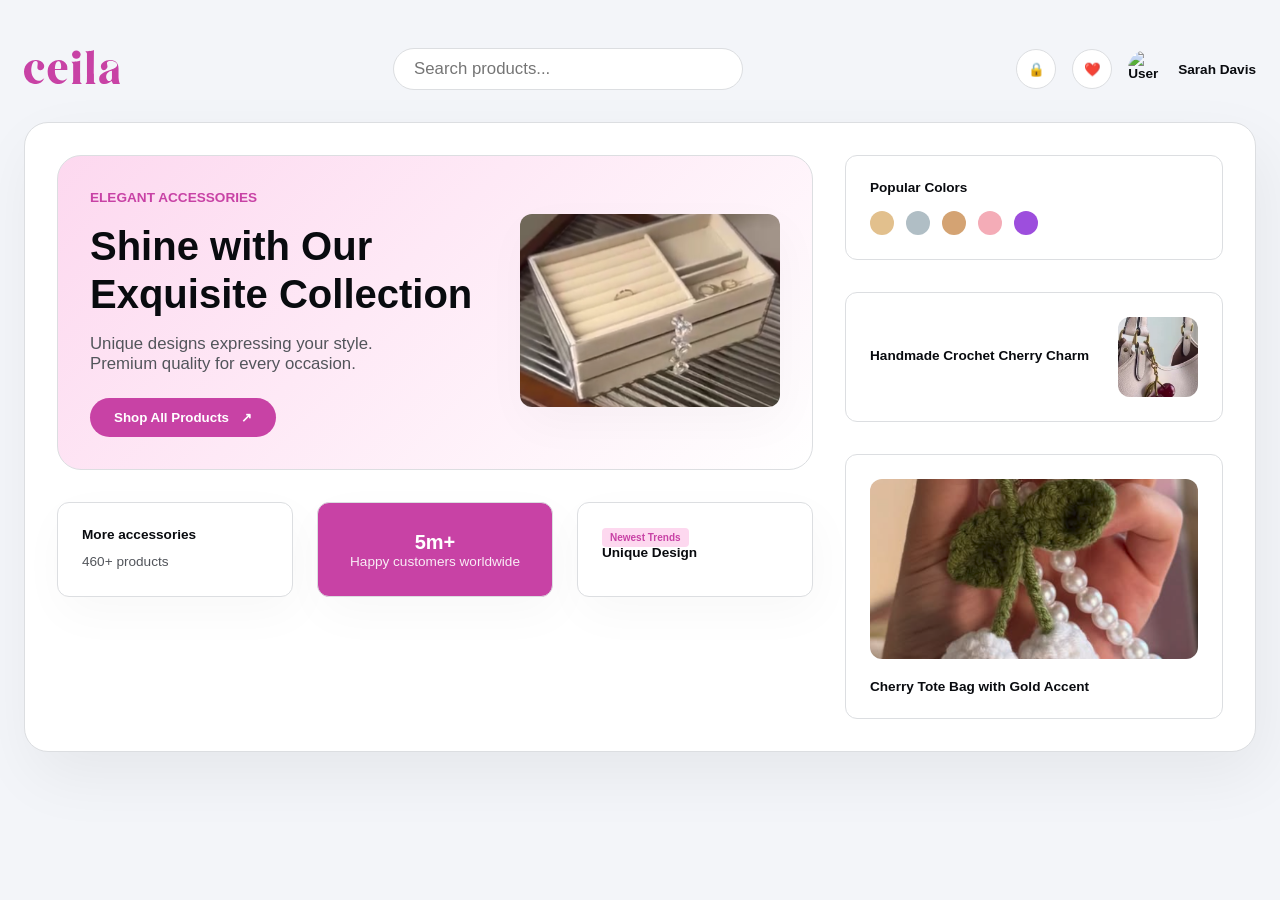
==== index-bc.html @ 36244d03 "Initial commit" ====
<!DOCTYPE html>
<html lang="en">
<head>
  <meta charset="UTF-8">
  <meta name="viewport" content="width=device-width, initial-scale=1.0">
  <title>Ceila - Elegant Accessories Store</title>
  <link rel="stylesheet" href="style.css">
</head>
<body>

  <!-- Header Component (معزول في الأعلى) -->
  <header class="main-header">
    <div class="logo-area">
      <svg
         width="100%"
         height="100%"
         viewBox="0 0 92.62664 32.836357"
         version="1.1"
         id="svg1"
         xmlns="http://www.w3.org/2000/svg">
        <defs id="defs1" />
        <g id="layer1" transform="translate(-82.549999,-163.77709)">
          <g id="g18" transform="translate(36.2704,132.92004)">
            <path
               d="m 65.881255,58.104602 c -1.539505,0.84112 -2.72774,2.22532 -4.58611,2.38913 -6.138934,0.54121 -8.586427,-7.022198 -7.909196,-11.914126 0.314031,-2.268401 1.102954,-7.440081 4.380062,-7.157077 4.604238,0.397612 -2.098953,8.879833 4.587736,8.867072 3.016639,-0.0058 4.100944,-3.235569 2.972751,-5.59027 -2.449603,-5.112651 -10.202628,-5.097815 -14.261639,-2.191253 -4.669693,3.134377 -5.847331,9.18112 -3.857689,14.185414 3.254916,8.186673 14.978701,9.866796 18.674085,1.41111 m 10.274281,-7.8422 11.919797,5e-6 c 0,-1.667856 0.159272,-3.660262 -0.559493,-5.216891 -2.429869,-5.262365 -9.297667,-5.917953 -13.873205,-2.544031 -2.941079,2.168701 -4.316392,4.985244 -4.525133,8.188195 -0.917574,14.079403 14.66107,16.980952 18.957829,7.452057 -6.473421,5.677639 -12.64258,-0.35094 -11.919795,-7.879335 z m 54.636824,10.479969 c 0.26266,0.454942 1.0564,2.950438 1.88063,2.950438 h 6.23325 c -0.99376,-1.74113 -1.25298,-4.176109 -1.4111,-6.195833 v -7.690717 c 0.6344,-11.965594 -11.1878,-9.51719 -13.75833,-7.966632 -2.27198,1.370472 -4.25094,3.473287 -2.79066,6.869929 1.21344,2.822471 4.74648,1.604712 5.71741,-1.025132 0.83734,-2.267994 -1.67826,-4.210013 0.64458,-5.793056 2.22997,-1.51974 8.8227,0.116272 8.8227,3.32878 0,2.2116 -3.31602,3.497848 -4.9857,4.16146 -4.67149,1.856626 -13.32877,3.650897 -12.27182,10.302423 1.01021,6.357368 8.87334,3.930707 11.91904,1.05834 M 91.986809,42.173377 c 0.647374,0.647374 1.738215,1.601638 1.738215,2.47228 0,1.150885 0.02567,6.83633 0.02567,10.227721 0,2.492506 -0.02567,6.915423 -0.02567,6.915423 l -1.385438,1.904017 h 9.877774 l -1.76389,-1.904017 v -7.62098 c 0,-4.305493 0.0309,-13.194724 0.0309,-13.194724 -2.426899,1.093198 -7.371534,1.20028 -8.497581,1.20028 m -15.831271,7.095391 c 0.01957,-1.970724 0.277382,-8.166499 3.817502,-7.517754 1.999656,0.366447 2.824838,5.978769 1.57035,7.517758 m 49.60175,1.59582 v 4.586109 c 0,0.93155 0.066,1.89485 -0.0384,2.82196 -0.23786,2.11374 -2.6838,3.42288 -4.31774,1.65201 -3.20934,-3.47829 0.30622,-9.060079 4.35611,-9.060079 z M 105.28486,32.057327 c 0.90566,0.522882 1.73822,1.601636 1.73822,2.47228 0,3.550887 0.0257,16.952373 0.0257,20.343764 0,2.492506 -0.0257,6.915423 -0.0257,6.915423 l -1.38544,1.904017 h 9.87777 l -1.76389,-1.904017 v -7.62098 c 0,-4.305493 0.0309,-23.310767 0.0309,-23.310767 -2.4269,1.093198 -7.37153,1.20028 -8.49758,1.20028"
               style="fill:var(--primary);stroke:none;" />
            <ellipse
               style="fill:var(--primary);"
               cy="-35.288448"
               cx="96.770981"
               rx="4.1780615"
               ry="3.9022329"
               transform="scale(1,-1)" />
          </g>
        </g>
      </svg>
    </div>
    <div class="search-bar">
      <input type="text" placeholder="Search products...">
    </div>
    <div class="user-profile">
      <button class="icon-btn" aria-label="Security">🔒</button>
      <button class="icon-btn" aria-label="Favorites">❤️</button>
      <div class="user-info">
        <img src="https://images.unsplash.com/photo-1534528741775-53994a69daeb?w=100" alt="User">
        <span>Sarah Davis</span>
      </div>
    </div>
  </header>

  <!-- Main Showcase Container (واجهة المتجر التي تعرض أبرز المنتجات) -->
  <div class="storefront-showcase">
    
    <!-- Main Dashboard Grid -->
    <div class="main-grid">
      
      <!-- Left Column (Hero & Sub-Grid) -->
      <div class="hero">
        
        <!-- Hero Section -->
        <div class="hero-card">
          <div class="hero-content">
            <span class="hero-tag">Elegant Accessories</span>
            <h1>Shine with Our<br>Exquisite Collection</h1>
            <p>Unique designs expressing your style.<br>Premium quality for every occasion.</p>
            <button class="btn-primary">
              Shop All Products <span>↗</span>
            </button>
          </div>
          <div class="hero-image">
            <img src="images/jewelry-box.png" alt="Jewelry Box">
          </div>
        </div>

        <!-- Bottom Sub-Grid -->
        <div class="sub-grid">
          <div class="card">
            <h4>More accessories</h4>
            <p class="text-muted-sm">460+ products</p>
          </div>
          <div class="card card-highlight">
            <h3>5m+</h3>
            <p>Happy customers worldwide</p>
          </div>
          <div class="card">
            <span class="badge-new">Newest Trends</span>
            <h4>Unique Design</h4>
          </div>
        </div>

      </div>

      <!-- Right Column (جاهز ليصبح Carousel لاحقاً كما طلبت) -->
      <div class="sidebar">
        
        <!-- Colors Selection Card -->
        <div class="colors-card">
          <h3>Popular Colors</h3>
          <div class="colors-list">
            <div class="color-dot" style="background: #e2c08d;"></div>
            <div class="color-dot" style="background: #b0bec5;"></div>
            <div class="color-dot" style="background: #d4a373;"></div>
            <div class="color-dot" style="background: #f4acb7;"></div>
            <div class="color-dot" style="background: #9d4edd;"></div>
          </div>
        </div>

        <!-- Product Preview Card 1 -->
        <div class="product-preview-card product-flex">
          <div class="product-info-flex">
            <h4>Handmade Crochet Cherry Charm</h4>
          </div>
          <img src="images/charm-cherry.png" alt="Charm" class="product-thumb-sm">
        </div>

        <!-- Product Preview Card 2 -->
        <div class="product-preview-card">
          <img src="images/handmade-charm.png" alt="Tote Bag" class="product-thumb-lg">
          <h4>Cherry Tote Bag with Gold Accent</h4>
        </div>

      </div>

    </div>

  </div>

</body>
</html>
---- style.css ----
/* =================================================_
   1. Design System, Fluid Variables & Relative Colors
   ================================================= */
:root {
  color-scheme: light dark;

  --base-primary: oklch(60% 0.2 340); 
  
  --bg-main: light-dark(oklch(97% 0.005 260), oklch(15% 0.01 260));
  --bg-card: light-dark(oklch(100% 0 0), oklch(20% 0.01 260));
  --txt-main: light-dark(oklch(15% 0.01 260), oklch(95% 0.005 260));
  --txt-muted: light-dark(oklch(45% 0.01 260), oklch(70% 0.01 260));
  
  --primary: var(--base-primary);
  --primary-light: light-dark(oklch(92% 0.05 340), oklch(30% 0.08 340));
  --primary-tint: oklch(from var(--primary) calc(l + 0.15) c h);
  --border-color: light-dark(oklch(90% 0.005 260), oklch(30% 0.01 260));
  
  --shadow-s: 0.25rem 1rem 3rem oklch(0% 0 0 / 0.03);
  --shadow-m: 0.5rem 1.5rem 4rem oklch(0% 0 0 / 0.06);

  --font-family: 'Inter', -apple-system, BlinkMacSystemFont, "Segoe UI", Roboto, sans-serif;
  --txt-s: clamp(0.75rem, 0.7rem + 0.25vw, 0.85rem);
  --txt-m: clamp(0.9rem, 0.85rem + 0.3vw, 1.05rem);
  --txt-l: clamp(1.1rem, 1rem + 0.5vw, 1.25rem);
  --txt-xl: clamp(1.8rem, 1.4rem + 1.5vw, 2.5rem);

  --space-xs: clamp(0.5rem, 1vw, 0.75rem);
  --space-s: clamp(0.75rem, 1.5vw, 1rem);
  --space-m: clamp(1rem, 2vw, 1.5rem);
  --space-l: clamp(1.5rem, 3vw, 2rem);
  --space-xl: clamp(2rem, 4vw, 3rem);

  --radius-s: 0.75rem;
  --radius-m: 1.5rem;
  --radius-full: 3.125rem;
  --transition: all 0.3s ease;
}

/* =================================================_
   2. Global Resets & Base Styles
   ================================================= */
* {
  margin: 0;
  padding: 0;
  box-sizing: border-box;
}

body {
  font-family: var(--font-family);
  background-color: var(--bg-main);
  color: var(--txt-main);
  direction: ltr;
  padding: var(--space-xl) var(--space-m);
  display: flex;
  flex-direction: column; /* ترتيب العناصر بشكل عمودي */
  align-items: center; /* توسيط الحاويات في المنتصف */
  justify-content: flex-start; /* البدء من الأعلى */
  gap: var(--space-l); /* مسافة بين الهيدر والمحتوى */
  min-height: 100vh;
}

/* =================================================_
   3. Header Section (Isolated)
   ================================================= */
.main-header {
  container-type: inline-size;
  container-name: top-header;
  
  inline-size: 100%;
  max-inline-size: 83.5rem; /* نفس أقصى عرض للمتجر */
  display: flex;
  justify-content: space-between;
  align-items: center;
  gap: var(--space-m);
  flex-wrap: wrap;

  .logo-area {
    inline-size: clamp(4rem, 8vw, 6rem);
  }

  .search-bar {
    display: flex;
    align-items: center;
    background: var(--bg-card); /* يتناسب مع شكل المتجر */
    border-radius: var(--radius-full);
    padding: 0.625rem 1.25rem;
    inline-size: min(100%, 21.875rem);
    border: 0.0625rem solid var(--border-color);

    input {
      border: none;
      background: transparent;
      outline: none;
      inline-size: 100%;
      font-size: var(--txt-m);
      color: var(--txt-main);
    }
  }

  .user-profile {
    display: flex;
    align-items: center;
    gap: var(--space-s);

    .icon-btn {
      background: var(--bg-card);
      border: 0.0625rem solid var(--border-color);
      inline-size: 2.5rem;
      block-size: 2.5rem;
      border-radius: 50%;
      display: flex;
      align-items: center;
      justify-content: center;
      cursor: pointer;
      transition: var(--transition);

      &:hover {
        background: var(--primary-light);
        border-color: var(--primary);
      }
    }

    .user-info {
      display: flex;
      align-items: center;
      gap: var(--space-xs);
      font-weight: 600;
      font-size: var(--txt-s);

      img {
        inline-size: 2.375rem;
        block-size: 2.375rem;
        border-radius: 50%;
        object-fit: cover;
      }
    }
  }

  /* استعلام حاوية لتعديل الهيدر عند صغر عرض الحاوية */
  @container top-header (max-width: 45rem) {
    .search-bar {
      order: 3;
      inline-size: 100%;
      margin-block-start: var(--space-xs);
    }
  }
}

/* =================================================_
   4. Layout & Container Structure (Storefront)
   ================================================= */
.storefront-showcase {
  /* الحاوية الرئيسية للتجاوب الأساسي */
  container-type: inline-size;
  container-name: showcase;

  inline-size: 100%;
  max-inline-size: 83.5rem;
  background-color: var(--bg-card);
  border-radius: var(--radius-m);
  padding: var(--space-l);
  box-shadow: var(--shadow-m);
  border: 0.0625rem solid var(--border-color);
}

/* =================================================_
   5. Grid System & Components inside Showcase
   ================================================= */
.main-grid {
  display: grid;
  grid-template-columns: 2fr 1fr;
  gap: var(--space-l);

  /* تحويل الشبكة إلى عمود واحد عندما تصغر الحاوية الرئيسية للمتجر */
  @container showcase (max-width: 60rem) {
    grid-template-columns: 1fr;
  }
}

.hero, .sidebar {
  display: flex;
  flex-direction: column;
  gap: var(--space-l);
}

/* تعريف حاوية جديدة لمنطقة الـ Hero للتحكم بالكروت بداخلها */
.hero {
  container-type: inline-size;
  container-name: hero-section;
}

/* Hero Card with Nesting */
.hero-card {
  background: linear-gradient(135deg, var(--primary-light) 0%, var(--bg-card) 100%);
  border: 0.0625rem solid var(--border-color);
  border-radius: var(--radius-m);
  padding: var(--space-l);
  display: flex;
  justify-content: space-between;
  align-items: center;
  position: relative;
  overflow: hidden;
  gap: var(--space-m);

  .hero-tag {
    font-size: var(--txt-s);
    color: var(--primary);
    font-weight: 700;
    text-transform: uppercase;
  }

  .hero-content {
    h1 {
      font-size: var(--txt-xl);
      font-weight: 700;
      line-height: 1.2;
      margin-block: var(--space-s);
    }
    p {
      color: var(--txt-muted);
      font-size: var(--txt-m);
      margin-block-end: var(--space-m);
    }
  }

  .btn-primary {
    background-color: var(--primary);
    color: white;
    border: none;
    padding: 0.75rem 1.5rem;
    border-radius: var(--radius-full);
    font-weight: 600;
    cursor: pointer;
    display: inline-flex;
    align-items: center;
    gap: var(--space-xs);
    transition: var(--transition);

    &:hover {
      background-color: var(--primary-tint);
      transform: translateY(-0.125rem);
    }
  }

  .hero-image img {
    max-inline-size: 16.25rem;
    inline-size: 100%;
    border-radius: var(--radius-s);
    box-shadow: var(--shadow-s);
  }

  /* استعلام حاوية داخلي للـ Hero Card */
  @container hero-section (max-width: 40rem) {
    flex-direction: column-reverse;
    text-align: center;
    
    .hero-content {
      display: flex;
      flex-direction: column;
      align-items: center;
    }
  }
}

/* Sub-Cards Grid with Nesting */
.sub-grid {
  display: grid;
  grid-template-columns: repeat(3, 1fr);
  gap: var(--space-m);

  /* استجابة الكروت الفرعية بناءً على عرض منطقة الـ Hero */
  @container hero-section (max-width: 35rem) {
    grid-template-columns: 1fr;
  }

  .card {
    background: var(--bg-card);
    border: 0.0625rem solid var(--border-color);
    border-radius: var(--radius-s);
    padding: var(--space-m);
    box-shadow: var(--shadow-s);

    h4 {
      font-size: var(--txt-s);
      margin-block-end: var(--space-xs);
    }

    .text-muted-sm {
      color: var(--txt-muted);
      font-size: var(--txt-s);
    }

    &.card-highlight {
      display: flex;
      flex-direction: column;
      justify-content: center;
      align-items: center;
      text-align: center;
      background: var(--primary);
      color: white;

      h3 {
        font-size: var(--txt-l);
      }
      p {
        font-size: var(--txt-s);
        opacity: 0.9;
      }
    }

    .badge-new {
      background: var(--primary-light);
      color: var(--primary);
      padding: 0.25rem 0.5rem;
      border-radius: 0.25rem;
      font-size: 0.625rem;
      font-weight: bold;
    }
  }
}

/* Right Side Cards (Sidebar/Promotions) with Nesting */
.sidebar {
  .colors-card, .product-preview-card {
    background: var(--bg-card);
    border: 0.0625rem solid var(--border-color);
    border-radius: var(--radius-s);
    padding: var(--space-m);

    h3, h4 {
      font-size: var(--txt-s);
      font-weight: 600;
    }
  }

  .colors-card {
    .colors-list {
      display: flex;
      gap: var(--space-xs);
      margin-block-start: var(--space-s);

      .color-dot {
        inline-size: 1.5rem;
        block-size: 1.5rem;
        border-radius: 50%;
        cursor: pointer;
      }
    }
  }

  .product-preview-card {
    &.product-flex {
      display: flex;
      align-items: center;
      gap: var(--space-m);

      .product-info-flex {
        flex: 1;
        h4 {
          margin-block-end: 0.25rem;
        }
      }
    }

    .product-thumb-sm {
      inline-size: 5rem;
      block-size: 5rem;
      border-radius: var(--radius-s);
      object-fit: cover;
    }

    .product-thumb-lg {
      inline-size: 100%;
      block-size: 11.25rem;
      border-radius: var(--radius-s);
      object-fit: cover;
      margin-block-end: var(--space-s);
    }
  }
}
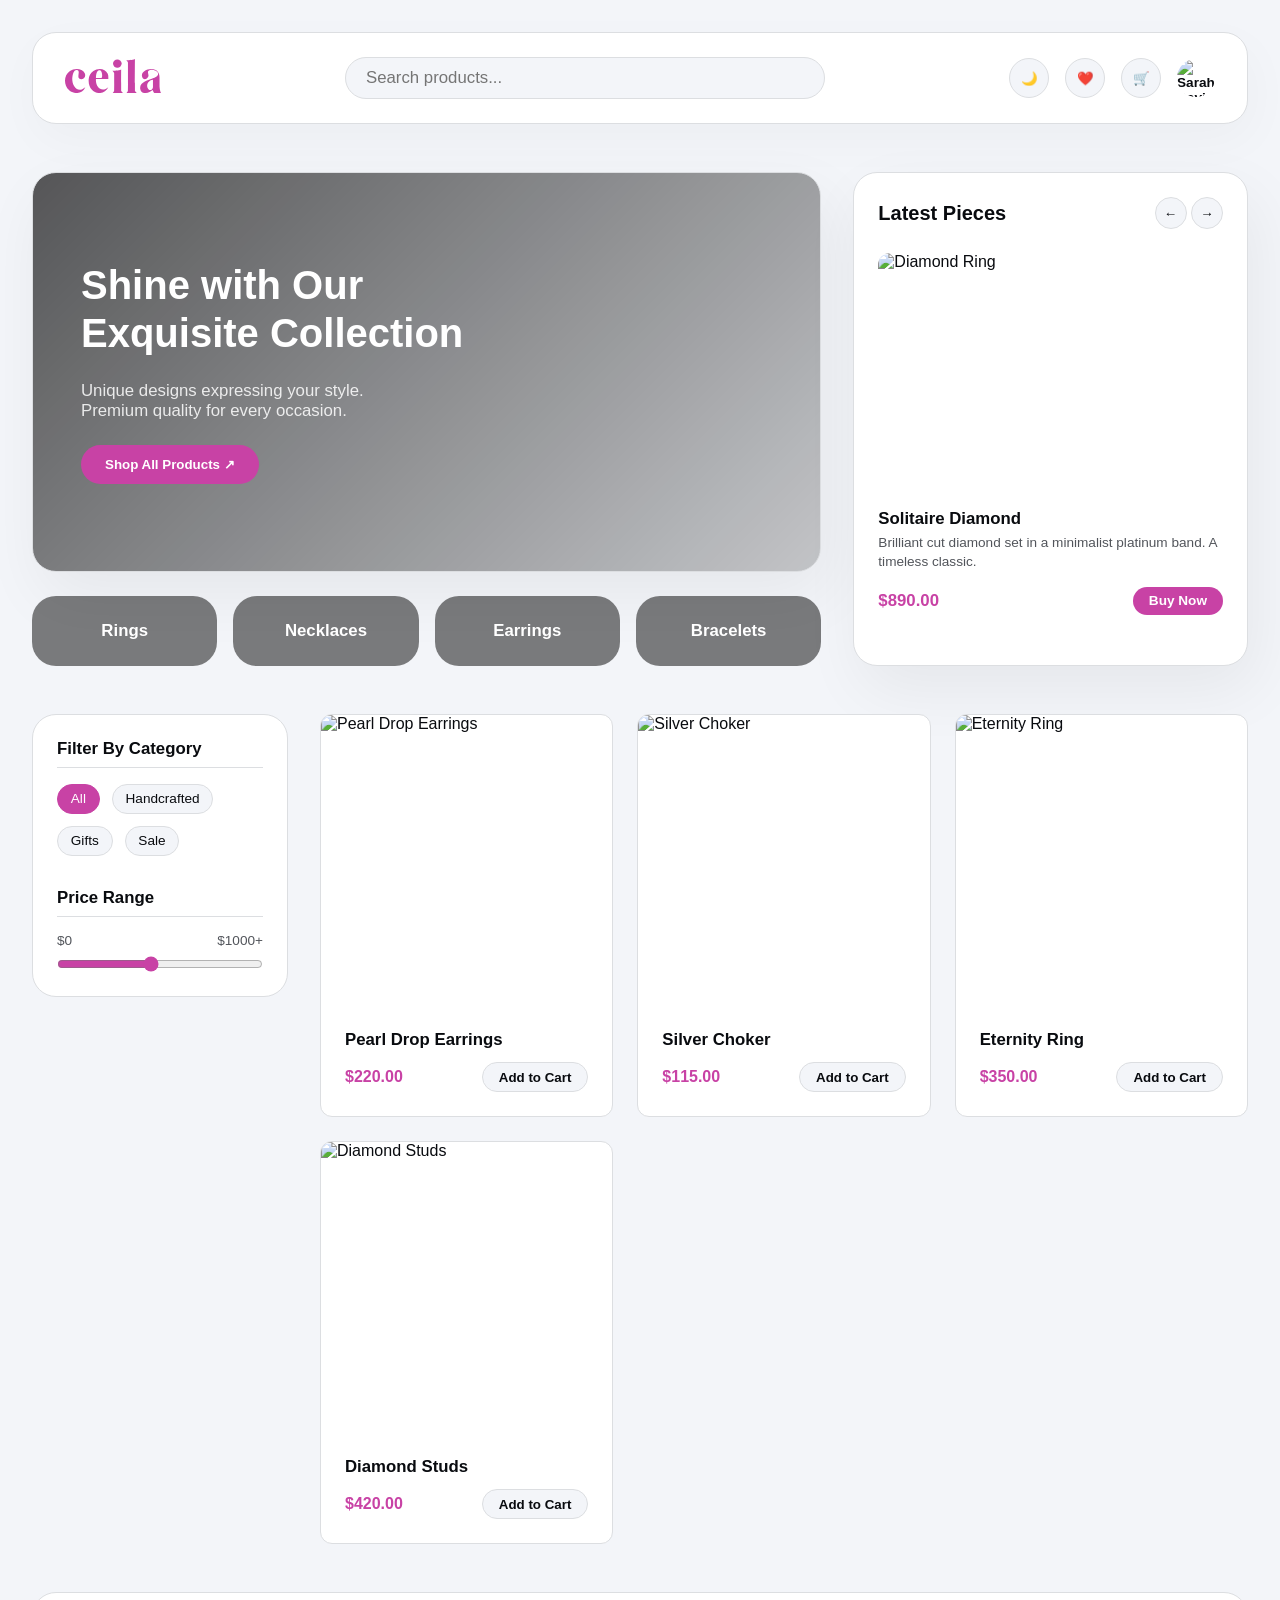
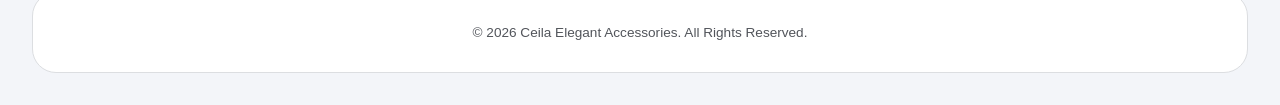
==== commit 0d905e26: "products, filters, light/dark mode button" ====
--- a/index-bc.html
+++ b/index-bc.html
@@ -1,129 +1,663 @@
 <!DOCTYPE html>
-<html lang="en">
+<html lang="en" data-theme="light">
 <head>
   <meta charset="UTF-8">
   <meta name="viewport" content="width=device-width, initial-scale=1.0">
   <title>Ceila - Elegant Accessories Store</title>
-  <link rel="stylesheet" href="style.css">
+  <style>
+    /* =================================================_
+       1. Design System, Fluid Variables & Relative Colors
+       ================================================= */
+    :root {
+      color-scheme: light;
+
+      --base-primary: oklch(60% 0.2 340); 
+      
+      --bg-main: light-dark(oklch(97% 0.005 260), oklch(15% 0.01 260));
+      --bg-card: light-dark(oklch(100% 0 0), oklch(20% 0.01 260));
+      --txt-main: light-dark(oklch(15% 0.01 260), oklch(95% 0.005 260));
+      --txt-muted: light-dark(oklch(45% 0.01 260), oklch(70% 0.01 260));
+      
+      --primary: var(--base-primary);
+      --primary-light: light-dark(oklch(92% 0.05 340), oklch(30% 0.08 340));
+      --primary-tint: oklch(from var(--primary) calc(l + 0.15) c h);
+      --border-color: light-dark(oklch(90% 0.005 260), oklch(30% 0.01 260));
+      
+      --shadow-s: 0.25rem 1rem 3rem oklch(0% 0 0 / 0.03);
+      --shadow-m: 0.5rem 1.5rem 4rem oklch(0% 0 0 / 0.06);
+
+      --font-family: 'Inter', -apple-system, BlinkMacSystemFont, "Segoe UI", Roboto, sans-serif;
+      --txt-s: clamp(0.75rem, 0.7rem + 0.25vw, 0.85rem);
+      --txt-m: clamp(0.9rem, 0.85rem + 0.3vw, 1.05rem);
+      --txt-l: clamp(1.1rem, 1rem + 0.5vw, 1.25rem);
+      --txt-xl: clamp(1.8rem, 1.4rem + 1.5vw, 2.5rem);
+
+      --space-xs: clamp(0.5rem, 1vw, 0.75rem);
+      --space-s: clamp(0.75rem, 1.5vw, 1rem);
+      --space-m: clamp(1rem, 2vw, 1.5rem);
+      --space-l: clamp(1.5rem, 3vw, 2rem);
+      --space-xl: clamp(2rem, 4vw, 3rem);
+
+      --radius-s: 0.75rem;
+      --radius-m: 1.5rem;
+      --radius-full: 3.125rem;
+      --transition: all 0.3s ease;
+    }
+
+    :root[data-theme="dark"] {
+      color-scheme: dark;
+    }
+
+    /* =================================================_
+       2. Global Resets
+       ================================================= */
+    * { margin: 0; padding: 0; box-sizing: border-box; }
+
+    body {
+      font-family: var(--font-family);
+      background-color: var(--bg-main);
+      color: var(--txt-main);
+      direction: ltr;
+      display: flex;
+      flex-direction: column;
+      align-items: center;
+      gap: var(--space-xl);
+      min-height: 100vh;
+      padding: var(--space-l);
+      transition: background-color 0.3s ease, color 0.3s ease;
+    }
+
+    .container-wrapper {
+      width: 100%;
+      max-width: 83.5rem;
+      display: flex;
+      flex-direction: column;
+      gap: var(--space-xl);
+    }
+
+    /* =================================================_
+       3. القسم الأول: Nav (Header)
+       ================================================= */
+    .main-nav {
+      container-type: inline-size;
+      container-name: top-nav;
+      display: flex;
+      justify-content: space-between;
+      align-items: center;
+      gap: var(--space-m);
+      flex-wrap: wrap;
+      background: var(--bg-card);
+      padding: var(--space-m) var(--space-l);
+      border-radius: var(--radius-m);
+      box-shadow: var(--shadow-s);
+      border: 0.0625rem solid var(--border-color);
+      transition: background-color 0.3s ease, border-color 0.3s ease;
+    }
+
+    .logo-area { inline-size: clamp(4rem, 8vw, 6rem); }
+
+    .search-bar {
+      display: flex;
+      flex-grow: 1;
+      max-width: 30rem;
+      align-items: center;
+      background: var(--bg-main);
+      border-radius: var(--radius-full);
+      padding: 0.625rem 1.25rem;
+      border: 0.0625rem solid var(--border-color);
+      transition: background-color 0.3s ease, border-color 0.3s ease;
+      
+      input {
+        border: none;
+        background: transparent;
+        outline: none;
+        inline-size: 100%;
+        font-size: var(--txt-m);
+        color: var(--txt-main);
+      }
+    }
+
+    .user-actions {
+      display: flex;
+      align-items: center;
+      gap: var(--space-s);
+
+      .icon-btn {
+        background: var(--bg-main);
+        border: 0.0625rem solid var(--border-color);
+        inline-size: 2.5rem;
+        block-size: 2.5rem;
+        border-radius: 50%;
+        display: flex;
+        align-items: center;
+        justify-content: center;
+        cursor: pointer;
+        transition: var(--transition);
+
+        &:hover {
+          background: var(--primary-light);
+          border-color: var(--primary);
+        }
+      }
+
+      .user-info {
+        display: flex;
+        align-items: center;
+        gap: var(--space-xs);
+        font-weight: 600;
+        font-size: var(--txt-s);
+
+        img {
+          inline-size: 2.375rem;
+          block-size: 2.375rem;
+          border-radius: 50%;
+          object-fit: cover;
+        }
+      }
+    }
+
+    @container top-nav (max-width: 45rem) {
+      .search-bar { order: 3; max-width: 100%; margin-block-start: var(--space-s); }
+    }
+
+    /* =================================================_
+       4. القسم الثاني: Storefront
+       ================================================= */
+    .storefront {
+      container-type: inline-size;
+      container-name: storefront;
+    }
+
+    .storefront-grid {
+      display: grid;
+      grid-template-columns: 2fr 1fr;
+      gap: var(--space-l);
+
+      @container storefront (max-width: 60rem) {
+        grid-template-columns: 1fr;
+      }
+    }
+
+    .hero-and-categories {
+      display: flex;
+      flex-direction: column;
+      gap: var(--space-m);
+    }
+
+    .hero-container {
+      background: linear-gradient(135deg, rgba(0, 0, 0, 0.65) 0%, rgba(0, 0, 0, 0.2) 100%), 
+                  url('https://images.unsplash.com/photo-1569388330338-53ecda03dfa1?q=80&w=1200') center/cover no-repeat;
+      border: 0.0625rem solid var(--border-color);
+      border-radius: var(--radius-m);
+      padding: var(--space-xl);
+      display: flex;
+      flex-direction: column;
+      justify-content: center;
+      min-height: 25rem;
+      gap: var(--space-m);
+      box-shadow: var(--shadow-m);
+
+      h1 { font-size: var(--txt-xl); font-weight: 700; color: #ffffff; line-height: 1.2; }
+      p { color: rgba(255, 255, 255, 0.85); font-size: var(--txt-m); }
+      
+      .btn-primary {
+        background-color: var(--primary);
+        color: white;
+        border: none;
+        padding: 0.75rem 1.5rem;
+        border-radius: var(--radius-full);
+        font-weight: 600;
+        cursor: pointer;
+        width: fit-content;
+        transition: var(--transition);
+        &:hover { background-color: var(--primary-tint); transform: translateY(-2px); }
+      }
+    }
+
+    .categories-links {
+      display: grid;
+      grid-template-columns: repeat(4, 1fr);
+      gap: var(--space-s);
+      
+      @container storefront (max-width: 40rem) {
+        grid-template-columns: repeat(2, 1fr);
+      }
+
+      .category-btn {
+        display: flex;
+        align-items: center;
+        justify-content: center;
+        padding: var(--space-m);
+        border-radius: var(--radius-m);
+        color: white;
+        text-decoration: none;
+        font-weight: 600;
+        font-size: var(--txt-m);
+        text-align: center;
+        background-size: cover;
+        background-position: center;
+        background-color: rgba(0,0,0,0.5);
+        background-blend-mode: overlay;
+        transition: var(--transition);
+        border: 0.0625rem solid transparent;
+
+        &:hover {
+          background-color: rgba(0,0,0,0.3);
+          border-color: var(--primary-light);
+          transform: translateY(-2px);
+        }
+      }
+    }
+
+    /* Slider Modifications */
+    .latest-slider-container {
+      background: var(--bg-card);
+      border: 0.0625rem solid var(--border-color);
+      border-radius: var(--radius-m);
+      padding: var(--space-m);
+      display: flex;
+      flex-direction: column;
+      gap: var(--space-m);
+      box-shadow: var(--shadow-m);
+      height: 100%; 
+      transition: background-color 0.3s ease, border-color 0.3s ease;
+
+      .slider-header {
+        display: flex;
+        justify-content: space-between;
+        align-items: center;
+        h2 { font-size: var(--txt-l); font-weight: 600; }
+        .controls button {
+          background: var(--bg-main);
+          border: 1px solid var(--border-color);
+          border-radius: 50%;
+          width: 2rem; height: 2rem;
+          cursor: pointer;
+          color: var(--txt-main);
+          transition: var(--transition);
+          &:hover { background: var(--primary); color: white; border-color: var(--primary); }
+        }
+      }
+
+      .slider-track {
+        display: flex;
+        overflow-x: auto;
+        scroll-snap-type: x mandatory;
+        gap: var(--space-m);
+        scrollbar-width: none;
+        flex-grow: 1;
+
+        .product-slide {
+          min-width: 100%;
+          scroll-snap-align: start;
+          display: flex;
+          flex-direction: column;
+          gap: var(--space-s);
+          
+          img {
+            width: 100%;
+            flex-grow: 1;
+            object-fit: cover;
+            border-radius: var(--radius-s);
+            max-height: 15rem;
+          }
+          
+          /* تعديلات السلايدر لعرض الوصف وزر الشراء */
+          .slide-info {
+            display: flex;
+            flex-direction: column;
+            gap: 0.25rem;
+            
+            h4 { font-size: var(--txt-m); font-weight: 600; }
+            .short-desc { font-size: var(--txt-s); color: var(--txt-muted); line-height: 1.4; margin-bottom: 0.25rem; }
+            
+            .price-action {
+              display: flex;
+              justify-content: space-between;
+              align-items: center;
+              margin-top: 0.5rem;
+              
+              .price { font-weight: 700; color: var(--primary); font-size: var(--txt-m); }
+              
+              .buy-now-slider-btn {
+                background: var(--primary);
+                color: white;
+                border: none;
+                border-radius: var(--radius-full);
+                padding: 0.4rem 1rem;
+                cursor: pointer;
+                transition: var(--transition);
+                font-weight: 600;
+                font-size: var(--txt-s);
+                
+                &:hover {
+                  background: var(--primary-tint);
+                  transform: translateY(-2px);
+                }
+              }
+            }
+          }
+        }
+      }
+    }
+
+    /* =================================================_
+       5. القسم الثالث: المتجر الرئيسي
+       ================================================= */
+    .main-store {
+      container-type: inline-size;
+      container-name: main-store;
+    }
+
+    .store-layout {
+      display: grid;
+      grid-template-columns: 16rem 1fr;
+      gap: var(--space-l);
+      align-items: start;
+
+      @container main-store (max-width: 50rem) {
+        grid-template-columns: 1fr;
+      }
+    }
+
+    .filters-sidebar {
+      background: var(--bg-card);
+      border: 0.0625rem solid var(--border-color);
+      border-radius: var(--radius-m);
+      padding: var(--space-m);
+      display: flex;
+      flex-direction: column;
+      gap: var(--space-l);
+      transition: background-color 0.3s ease, border-color 0.3s ease;
+
+      .filter-group {
+        display: flex;
+        flex-direction: column;
+        gap: var(--space-s);
+
+        h3 { font-size: var(--txt-m); font-weight: 600; border-bottom: 1px solid var(--border-color); padding-bottom: 0.5rem; }
+      }
+
+      .pills {
+        display: flex;
+        flex-wrap: wrap;
+        gap: var(--space-xs);
+        button {
+          background: var(--bg-main);
+          border: 1px solid var(--border-color);
+          padding: 0.4rem 0.8rem;
+          border-radius: var(--radius-full);
+          font-size: var(--txt-s);
+          cursor: default;
+          color: var(--txt-main);
+          transition: var(--transition);
+          &.active { background: var(--primary); color: white; border-color: var(--primary); }
+        }
+      }
+
+      .price-range {
+        display: flex;
+        flex-direction: column;
+        gap: 0.5rem;
+        input[type="range"] { accent-color: var(--primary); }
+        .labels { display: flex; justify-content: space-between; font-size: var(--txt-s); color: var(--txt-muted); }
+      }
+    }
+
+    .products-grid-container {
+      display: grid;
+      grid-template-columns: repeat(auto-fill, minmax(14rem, 1fr));
+      gap: var(--space-m);
+
+      .product-card {
+        background: var(--bg-card);
+        border: 0.0625rem solid var(--border-color);
+        border-radius: var(--radius-s);
+        overflow: hidden;
+        display: flex;
+        flex-direction: column;
+        transition: var(--transition);
+        
+        &:hover { transform: translateY(-4px); box-shadow: var(--shadow-m); }
+        img { aspect-ratio: 1; width: 100%; object-fit: cover; }
+        
+        .product-details {
+          padding: var(--space-m);
+          display: flex;
+          flex-direction: column;
+          gap: var(--space-xs);
+          flex-grow: 1;
+          h3 { font-size: var(--txt-m); font-weight: 600; }
+          .price-row {
+            display: flex;
+            justify-content: space-between;
+            align-items: center;
+            margin-top: auto;
+            .price { font-weight: 700; color: var(--primary); }
+            .add-btn {
+              background: var(--bg-main); border: 1px solid var(--border-color); border-radius: var(--radius-full);
+              padding: 0.4rem 1rem; cursor: pointer; transition: var(--transition); font-weight: 600; color: var(--txt-main);
+              &:hover { background: var(--primary); color: white; border-color: var(--primary); }
+            }
+          }
+        }
+      }
+    }
+
+    /* =================================================_
+       6. القسم الرابع: الفوتر
+       ================================================= */
+    .main-footer {
+      width: 100%;
+      background: var(--bg-card);
+      border: 0.0625rem solid var(--border-color);
+      border-radius: var(--radius-m);
+      padding: var(--space-l);
+      text-align: center;
+      margin-top: auto;
+      transition: background-color 0.3s ease, border-color 0.3s ease;
+      p { font-size: var(--txt-s); color: var(--txt-muted); }
+    }
+  </style>
 </head>
 <body>
 
-  <!-- Header Component (معزول في الأعلى) -->
-  <header class="main-header">
-    <div class="logo-area">
-      <svg
-         width="100%"
-         height="100%"
-         viewBox="0 0 92.62664 32.836357"
-         version="1.1"
-         id="svg1"
-         xmlns="http://www.w3.org/2000/svg">
-        <defs id="defs1" />
-        <g id="layer1" transform="translate(-82.549999,-163.77709)">
-          <g id="g18" transform="translate(36.2704,132.92004)">
-            <path
-               d="m 65.881255,58.104602 c -1.539505,0.84112 -2.72774,2.22532 -4.58611,2.38913 -6.138934,0.54121 -8.586427,-7.022198 -7.909196,-11.914126 0.314031,-2.268401 1.102954,-7.440081 4.380062,-7.157077 4.604238,0.397612 -2.098953,8.879833 4.587736,8.867072 3.016639,-0.0058 4.100944,-3.235569 2.972751,-5.59027 -2.449603,-5.112651 -10.202628,-5.097815 -14.261639,-2.191253 -4.669693,3.134377 -5.847331,9.18112 -3.857689,14.185414 3.254916,8.186673 14.978701,9.866796 18.674085,1.41111 m 10.274281,-7.8422 11.919797,5e-6 c 0,-1.667856 0.159272,-3.660262 -0.559493,-5.216891 -2.429869,-5.262365 -9.297667,-5.917953 -13.873205,-2.544031 -2.941079,2.168701 -4.316392,4.985244 -4.525133,8.188195 -0.917574,14.079403 14.66107,16.980952 18.957829,7.452057 -6.473421,5.677639 -12.64258,-0.35094 -11.919795,-7.879335 z m 54.636824,10.479969 c 0.26266,0.454942 1.0564,2.950438 1.88063,2.950438 h 6.23325 c -0.99376,-1.74113 -1.25298,-4.176109 -1.4111,-6.195833 v -7.690717 c 0.6344,-11.965594 -11.1878,-9.51719 -13.75833,-7.966632 -2.27198,1.370472 -4.25094,3.473287 -2.79066,6.869929 1.21344,2.822471 4.74648,1.604712 5.71741,-1.025132 0.83734,-2.267994 -1.67826,-4.210013 0.64458,-5.793056 2.22997,-1.51974 8.8227,0.116272 8.8227,3.32878 0,2.2116 -3.31602,3.497848 -4.9857,4.16146 -4.67149,1.856626 -13.32877,3.650897 -12.27182,10.302423 1.01021,6.357368 8.87334,3.930707 11.91904,1.05834 M 91.986809,42.173377 c 0.647374,0.647374 1.738215,1.601638 1.738215,2.47228 0,1.150885 0.02567,6.83633 0.02567,10.227721 0,2.492506 -0.02567,6.915423 -0.02567,6.915423 l -1.385438,1.904017 h 9.877774 l -1.76389,-1.904017 v -7.62098 c 0,-4.305493 0.0309,-13.194724 0.0309,-13.194724 -2.426899,1.093198 -7.371534,1.20028 -8.497581,1.20028 m -15.831271,7.095391 c 0.01957,-1.970724 0.277382,-8.166499 3.817502,-7.517754 1.999656,0.366447 2.824838,5.978769 1.57035,7.517758 m 49.60175,1.59582 v 4.586109 c 0,0.93155 0.066,1.89485 -0.0384,2.82196 -0.23786,2.11374 -2.6838,3.42288 -4.31774,1.65201 -3.20934,-3.47829 0.30622,-9.060079 4.35611,-9.060079 z M 105.28486,32.057327 c 0.90566,0.522882 1.73822,1.601636 1.73822,2.47228 0,3.550887 0.0257,16.952373 0.0257,20.343764 0,2.492506 -0.0257,6.915423 -0.0257,6.915423 l -1.38544,1.904017 h 9.87777 l -1.76389,-1.904017 v -7.62098 c 0,-4.305493 0.0309,-23.310767 0.0309,-23.310767 -2.4269,1.093198 -7.37153,1.20028 -8.49758,1.20028"
-               style="fill:var(--primary);stroke:none;" />
-            <ellipse
-               style="fill:var(--primary);"
-               cy="-35.288448"
-               cx="96.770981"
-               rx="4.1780615"
-               ry="3.9022329"
-               transform="scale(1,-1)" />
+  <div class="container-wrapper">
+
+    <!-- 1. القسم الأول: Nav -->
+    <nav class="main-nav">
+      <div class="logo-area">
+        <svg width="100%" height="100%" viewBox="0 0 92.62664 32.836357" version="1.1" xmlns="http://www.w3.org/2000/svg">
+          <g transform="translate(-82.549999,-163.77709)">
+            <g transform="translate(36.2704,132.92004)">
+              <path d="m 65.881255,58.104602 c -1.539505,0.84112 -2.72774,2.22532 -4.58611,2.38913 -6.138934,0.54121 -8.586427,-7.022198 -7.909196,-11.914126 0.314031,-2.268401 1.102954,-7.440081 4.380062,-7.157077 4.604238,0.397612 -2.098953,8.879833 4.587736,8.867072 3.016639,-0.0058 4.100944,-3.235569 2.972751,-5.59027 -2.449603,-5.112651 -10.202628,-5.097815 -14.261639,-2.191253 -4.669693,3.134377 -5.847331,9.18112 -3.857689,14.185414 3.254916,8.186673 14.978701,9.866796 18.674085,1.41111 m 10.274281,-7.8422 11.919797,5e-6 c 0,-1.667856 0.159272,-3.660262 -0.559493,-5.216891 -2.429869,-5.262365 -9.297667,-5.917953 -13.873205,-2.544031 -2.941079,2.168701 -4.316392,4.985244 -4.525133,8.188195 -0.917574,14.079403 14.66107,16.980952 18.957829,7.452057 -6.473421,5.677639 -12.64258,-0.35094 -11.919795,-7.879335 z m 54.636824,10.479969 c 0.26266,0.454942 1.0564,2.950438 1.88063,2.950438 h 6.23325 c -0.99376,-1.74113 -1.25298,-4.176109 -1.4111,-6.195833 v -7.690717 c 0.6344,-11.965594 -11.1878,-9.51719 -13.75833,-7.966632 -2.27198,1.370472 -4.25094,3.473287 -2.79066,6.869929 1.21344,2.822471 4.74648,1.604712 5.71741,-1.025132 0.83734,-2.267994 -1.67826,-4.210013 0.64458,-5.793056 2.22997,-1.51974 8.8227,0.116272 8.8227,3.32878 0,2.2116 -3.31602,3.497848 -4.9857,4.16146 -4.67149,1.856626 -13.32877,3.650897 -12.27182,10.302423 1.01021,6.357368 8.87334,3.930707 11.91904,1.05834 M 91.986809,42.173377 c 0.647374,0.647374 1.738215,1.601638 1.738215,2.47228 0,1.150885 0.02567,6.83633 0.02567,10.227721 0,2.492506 -0.02567,6.915423 -0.02567,6.915423 l -1.385438,1.904017 h 9.877774 l -1.76389,-1.904017 v -7.62098 c 0,-4.305493 0.0309,-13.194724 0.0309,-13.194724 -2.426899,1.093198 -7.371534,1.20028 -8.497581,1.20028 m -15.831271,7.095391 c 0.01957,-1.970724 0.277382,-8.166499 3.817502,-7.517754 1.999656,0.366447 2.824838,5.978769 1.57035,7.517758 m 49.60175,1.59582 v 4.586109 c 0,0.93155 0.066,1.89485 -0.0384,2.82196 -0.23786,2.11374 -2.6838,3.42288 -4.31774,1.65201 -3.20934,-3.47829 0.30622,-9.060079 4.35611,-9.060079 z M 105.28486,32.057327 c 0.90566,0.522882 1.73822,1.601636 1.73822,2.47228 0,3.550887 0.0257,16.952373 0.0257,20.343764 0,2.492506 -0.0257,6.915423 -0.0257,6.915423 l -1.38544,1.904017 h 9.87777 l -1.76389,-1.904017 v -7.62098 c 0,-4.305493 0.0309,-23.310767 0.0309,-23.310767 -2.4269,1.093198 -7.37153,1.20028 -8.49758,1.20028" style="fill:var(--primary);stroke:none;" />
+              <ellipse style="fill:var(--primary);" cy="-35.288448" cx="96.770981" rx="4.1780615" ry="3.9022329" transform="scale(1,-1)" />
+            </g>
           </g>
-        </g>
-      </svg>
-    </div>
-    <div class="search-bar">
-      <input type="text" placeholder="Search products...">
-    </div>
-    <div class="user-profile">
-      <button class="icon-btn" aria-label="Security">🔒</button>
-      <button class="icon-btn" aria-label="Favorites">❤️</button>
-      <div class="user-info">
-        <img src="https://images.unsplash.com/photo-1534528741775-53994a69daeb?w=100" alt="User">
-        <span>Sarah Davis</span>
+        </svg>
       </div>
-    </div>
-  </header>
-
-  <!-- Main Showcase Container (واجهة المتجر التي تعرض أبرز المنتجات) -->
-  <div class="storefront-showcase">
-    
-    <!-- Main Dashboard Grid -->
-    <div class="main-grid">
-      
-      <!-- Left Column (Hero & Sub-Grid) -->
-      <div class="hero">
+      
+      <div class="search-bar">
+        <input type="text" placeholder="Search products..." aria-label="Search">
+      </div>
+      
+      <div class="user-actions">
+        <button class="icon-btn" id="theme-toggle" aria-label="Toggle Theme">🌙</button>
+        <button class="icon-btn" aria-label="Favorites">❤️</button>
+        <button class="icon-btn" aria-label="Cart">🛒</button>
+        <div class="user-info">
+          <img src="https://images.unsplash.com/photo-1534528741775-53994a69daeb?w=100&q=80" alt="Sarah Davis">
+        </div>
+      </div>
+    </nav>
+
+    <!-- 2. القسم الثاني: Storefront -->
+    <section class="storefront" aria-label="Store Showcase">
+      <div class="storefront-grid">
         
-        <!-- Hero Section -->
-        <div class="hero-card">
-          <div class="hero-content">
-            <span class="hero-tag">Elegant Accessories</span>
+        <div class="hero-and-categories">
+          
+          <div class="hero-container">
             <h1>Shine with Our<br>Exquisite Collection</h1>
             <p>Unique designs expressing your style.<br>Premium quality for every occasion.</p>
-            <button class="btn-primary">
-              Shop All Products <span>↗</span>
-            </button>
+            <button class="btn-primary">Shop All Products ↗</button>
           </div>
-          <div class="hero-image">
-            <img src="images/jewelry-box.png" alt="Jewelry Box">
+
+          <nav class="categories-links" aria-label="Categories">
+            <a href="#" class="category-btn" style="background-image: url('https://images.unsplash.com/photo-1602173574767-37ac01994b2a?q=80&w=400');">Rings</a>
+            <a href="#" class="category-btn" style="background-image: url('https://images.unsplash.com/photo-1599643477877-530eb83abc8e?q=80&w=400');">Necklaces</a>
+            <a href="#" class="category-btn" style="background-image: url('https://images.unsplash.com/photo-1535632066927-ab7c9ab60908?q=80&w=400');">Earrings</a>
+            <a href="#" class="category-btn" style="background-image: url('https://images.unsplash.com/photo-1611591437281-460bfbe1220a?q=80&w=400');">Bracelets</a>
+          </nav>
+
+        </div>
+
+        <aside class="latest-slider-container">
+          <div class="slider-header">
+            <h2>Latest Pieces</h2>
+            <div class="controls">
+              <button onclick="document.querySelector('.slider-track').scrollBy({left: -200, behavior: 'smooth'})" aria-label="Previous">←</button>
+              <button onclick="document.querySelector('.slider-track').scrollBy({left: 200, behavior: 'smooth'})" aria-label="Next">→</button>
+            </div>
           </div>
-        </div>
-
-        <!-- Bottom Sub-Grid -->
-        <div class="sub-grid">
-          <div class="card">
-            <h4>More accessories</h4>
-            <p class="text-muted-sm">460+ products</p>
+          
+          <div class="slider-track">
+            <!-- الشريحة الأولى -->
+            <div class="product-slide">
+              <img src="https://images.unsplash.com/photo-1515562141207-7a88fb7ce338?q=80&w=400" alt="Diamond Ring">
+              <div class="slide-info">
+                <h4>Solitaire Diamond</h4>
+                <p class="short-desc">Brilliant cut diamond set in a minimalist platinum band. A timeless classic.</p>
+                <div class="price-action">
+                  <span class="price">$890.00</span>
+                  <button class="buy-now-slider-btn">Buy Now</button>
+                </div>
+              </div>
+            </div>
+            
+            <!-- الشريحة الثانية -->
+            <div class="product-slide">
+              <img src="https://images.unsplash.com/photo-1611591437281-460bfbe1220a?q=80&w=400" alt="Gold Chain">
+              <div class="slide-info">
+                <h4>Gold Chain Bracelet</h4>
+                <p class="short-desc">A delicate, hand-crafted gold chain perfect for layering or elegant daily wear.</p>
+                <div class="price-action">
+                  <span class="price">$145.00</span>
+                  <button class="buy-now-slider-btn">Buy Now</button>
+                </div>
+              </div>
+            </div>
           </div>
-          <div class="card card-highlight">
-            <h3>5m+</h3>
-            <p>Happy customers worldwide</p>
+        </aside>
+
+      </div>
+    </section>
+
+    <!-- 3. القسم الثالث: المتجر الرئيسي -->
+    <main class="main-store" aria-label="Main Store">
+      <div class="store-layout">
+        
+        <aside class="filters-sidebar" aria-label="Filters">
+          <div class="filter-group">
+            <h3>Filter By Category</h3>
+            <div class="pills">
+              <button class="active">All</button>
+              <button>Handcrafted</button>
+              <button>Gifts</button>
+              <button>Sale</button>
+            </div>
           </div>
-          <div class="card">
-            <span class="badge-new">Newest Trends</span>
-            <h4>Unique Design</h4>
+
+          <div class="filter-group">
+            <h3>Price Range</h3>
+            <div class="price-range">
+              <div class="labels"><span>$0</span><span>$1000+</span></div>
+              <input type="range" min="0" max="1000" value="450">
+            </div>
           </div>
-        </div>
+        </aside>
+
+        <section class="products-grid-container">
+          <article class="product-card">
+            <img src="https://images.unsplash.com/photo-1569388330338-53ecda03dfa1?q=80&w=800" alt="Pearl Drop Earrings">
+            <div class="product-details">
+              <h3>Pearl Drop Earrings</h3>
+              <div class="price-row">
+                <span class="price">$220.00</span>
+                <button class="add-btn">Add to Cart</button>
+              </div>
+            </div>
+          </article>
+
+          <article class="product-card">
+            <img src="https://images.unsplash.com/photo-1599643477877-530eb83abc8e?q=80&w=400" alt="Silver Choker">
+            <div class="product-details">
+              <h3>Silver Choker</h3>
+              <div class="price-row">
+                <span class="price">$115.00</span>
+                <button class="add-btn">Add to Cart</button>
+              </div>
+            </div>
+          </article>
+
+          <article class="product-card">
+            <img src="https://images.unsplash.com/photo-1602173574767-37ac01994b2a?q=80&w=400" alt="Eternity Ring">
+            <div class="product-details">
+              <h3>Eternity Ring</h3>
+              <div class="price-row">
+                <span class="price">$350.00</span>
+                <button class="add-btn">Add to Cart</button>
+              </div>
+            </div>
+          </article>
+
+          <article class="product-card">
+            <img src="https://images.unsplash.com/photo-1535632066927-ab7c9ab60908?q=80&w=400" alt="Diamond Studs">
+            <div class="product-details">
+              <h3>Diamond Studs</h3>
+              <div class="price-row">
+                <span class="price">$420.00</span>
+                <button class="add-btn">Add to Cart</button>
+              </div>
+            </div>
+          </article>
+        </section>
 
       </div>
-
-      <!-- Right Column (جاهز ليصبح Carousel لاحقاً كما طلبت) -->
-      <div class="sidebar">
-        
-        <!-- Colors Selection Card -->
-        <div class="colors-card">
-          <h3>Popular Colors</h3>
-          <div class="colors-list">
-            <div class="color-dot" style="background: #e2c08d;"></div>
-            <div class="color-dot" style="background: #b0bec5;"></div>
-            <div class="color-dot" style="background: #d4a373;"></div>
-            <div class="color-dot" style="background: #f4acb7;"></div>
-            <div class="color-dot" style="background: #9d4edd;"></div>
-          </div>
-        </div>
-
-        <!-- Product Preview Card 1 -->
-        <div class="product-preview-card product-flex">
-          <div class="product-info-flex">
-            <h4>Handmade Crochet Cherry Charm</h4>
-          </div>
-          <img src="images/charm-cherry.png" alt="Charm" class="product-thumb-sm">
-        </div>
-
-        <!-- Product Preview Card 2 -->
-        <div class="product-preview-card">
-          <img src="images/handmade-charm.png" alt="Tote Bag" class="product-thumb-lg">
-          <h4>Cherry Tote Bag with Gold Accent</h4>
-        </div>
-
-      </div>
-
-    </div>
+    </main>
+
+    <!-- 4. القسم الرابع: الفوتر -->
+    <footer class="main-footer">
+      <p>&copy; 2026 Ceila Elegant Accessories. All Rights Reserved.</p>
+    </footer>
 
   </div>
 
+  <script>
+    const themeToggleBtn = document.getElementById('theme-toggle');
+    const htmlElement = document.documentElement;
+
+    const savedTheme = localStorage.getItem('ceila-theme') || 'light';
+    
+    if (savedTheme === 'dark') {
+      htmlElement.setAttribute('data-theme', 'dark');
+      themeToggleBtn.textContent = '☀️';
+    } else {
+      htmlElement.setAttribute('data-theme', 'light');
+      themeToggleBtn.textContent = '🌙';
+    }
+
+    themeToggleBtn.addEventListener('click', () => {
+      if (htmlElement.getAttribute('data-theme') === 'dark') {
+        htmlElement.setAttribute('data-theme', 'light');
+        localStorage.setItem('ceila-theme', 'light');
+        themeToggleBtn.textContent = '🌙';
+      } else {
+        htmlElement.setAttribute('data-theme', 'dark');
+        localStorage.setItem('ceila-theme', 'dark');
+        themeToggleBtn.textContent = '☀️';
+      }
+    });
+  </script>
 </body>
 </html>
